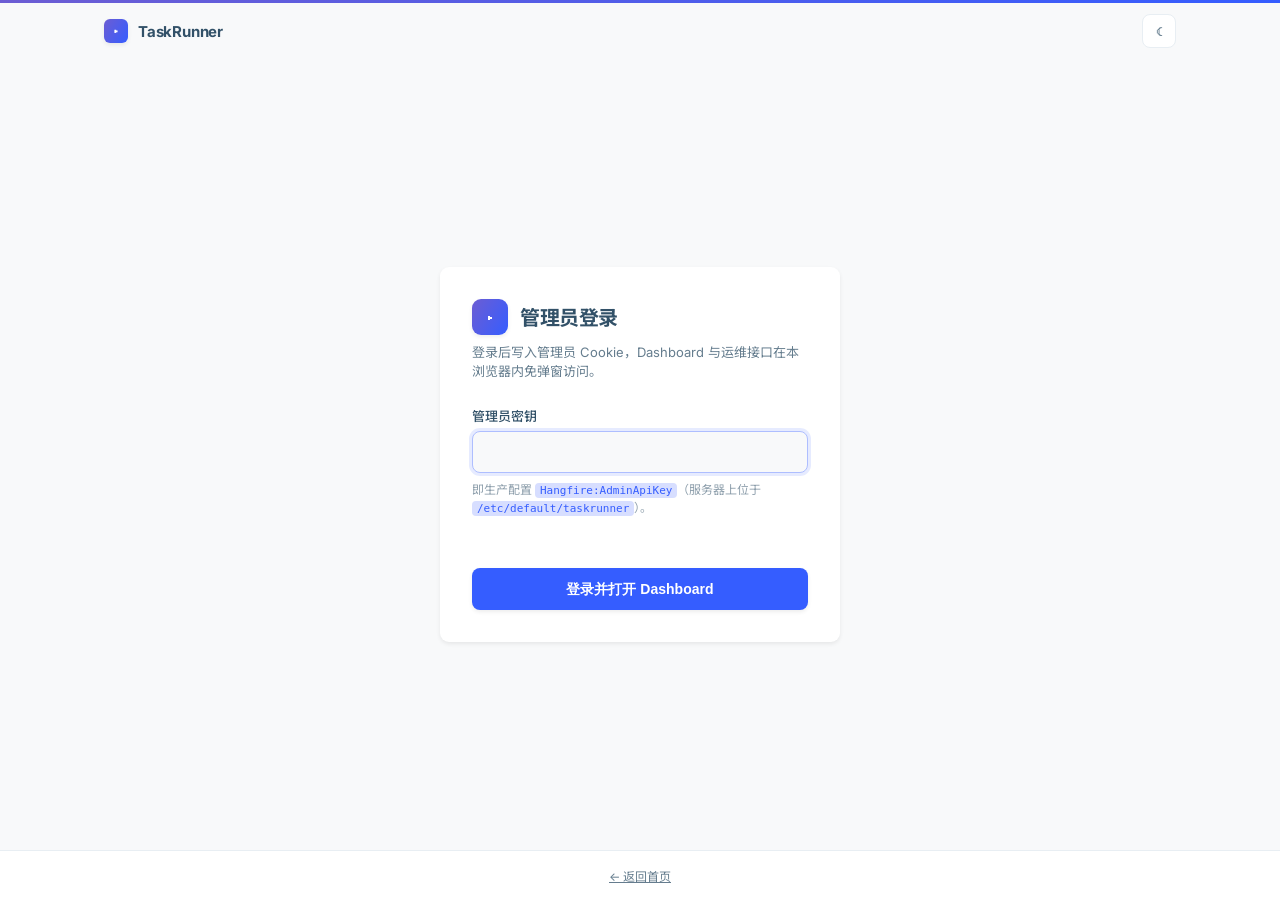
==== src/TaskRunner.Api/wwwroot/login.html @ f1bac554 "feat: 控制台双主题（LeptonX 亮 / Linear 暗）与管理员登录页 首页/登录页 token 按主题分组：亮色取 LeptonX 官方包变量（紫蓝品牌渐变），暗色复刻 Linear（#" ====
<!DOCTYPE html>
<html lang="zh-CN">
<head>
    <meta charset="utf-8" />
    <meta name="viewport" content="width=device-width, initial-scale=1" />
    <title>登录 — TaskRunner</title>
    <script>
        // 主题初始化须在样式应用前完成，避免闪烁
        document.documentElement.setAttribute(
            "data-theme",
            localStorage.getItem("tr-theme") === "dark" ? "dark" : "light");
    </script>
    <link rel="preconnect" href="https://fonts.googleapis.com" />
    <link rel="preconnect" href="https://fonts.gstatic.com" crossorigin />
    <link href="https://fonts.googleapis.com/css2?family=Inter:wght@400;500;600;700&family=Noto+Sans+SC:wght@400;500;700&display=swap" rel="stylesheet" />
    <style>
        /* 双主题 token（与首页一致）：
           light = LeptonX Light，dark = Linear */
        :root {
            --radius: 8px;
            --radius-lg: 9px;
        }

        html[data-theme="light"] {
            color-scheme: light;
            --body-bg: #f8f9fa;
            --card-bg: #ffffff;
            --border-color: #e8eef3;
            --hover-border: #aebeff;
            --body-color: #325168;
            --body-secondary-color: rgba(50, 81, 104, 0.75);
            --body-tertiary-color: rgba(50, 81, 104, 0.55);
            --primary: #355dff;
            --primary-hover: #2a4ae6;
            --primary-bg-subtle: #d7deff;
            --primary-border-subtle: #aebeff;
            --mark-bg: linear-gradient(120deg, #6c5dd3 0%, #355dff 100%);
            --brand-gradient: linear-gradient(120deg, #6c5dd3 0%, #355dff 100%);
            --chip-bg: #d7deff;
            --chip-ink: #355dff;
            --danger: #c00d49;
            --shadow-sm: 0 0.125rem 0.25rem rgba(0, 0, 0, 0.075);
            --shadow: 0 0.5rem 1rem rgba(0, 0, 0, 0.15);
            --focus-ring: rgba(53, 93, 255, 0.12);
            --foot-bg: #ffffff;
        }

        html[data-theme="dark"] {
            color-scheme: dark;
            --body-bg: #010102;
            --card-bg: #0f1011;
            --border-color: #23252a;
            --hover-border: #34343a;
            --body-color: #f7f8f8;
            --body-secondary-color: #d0d6e0;
            --body-tertiary-color: #8a8f98;
            --primary: #5e6ad2;
            --primary-hover: #828fff;
            --primary-bg-subtle: rgba(94, 106, 210, 0.16);
            --primary-border-subtle: rgba(94, 106, 210, 0.45);
            --mark-bg: #5e6ad2;
            --chip-bg: rgba(94, 106, 210, 0.16);
            --chip-ink: #828fff;
            --danger: #eb5757;
            --shadow-sm: none;
            --shadow: none;
            --focus-ring: rgba(94, 106, 210, 0.25);
            --foot-bg: #010102;
            --radius-lg: 12px;
        }

        * {
            box-sizing: border-box;
        }

        html {
            background: var(--body-bg);
        }

        body {
            margin: 0;
            min-height: 100vh;
            display: flex;
            flex-direction: column;
            background: var(--body-bg);
            color: var(--body-color);
            font-family: "Inter", -apple-system, "Segoe UI", "Noto Sans SC", "PingFang SC", "Microsoft YaHei", sans-serif;
            font-size: 14px;
            -webkit-font-smoothing: antialiased;
        }

        [hidden] {
            display: none !important;
        }

        :focus-visible {
            outline: 2px solid var(--primary-border-subtle);
            outline-offset: 2px;
        }

        .top-strip {
            height: 3px;
            background: var(--brand-gradient, transparent);
        }

        html[data-theme="dark"] .top-strip {
            display: none;
        }

        .container {
            width: 100%;
            max-width: 1120px;
            margin: 0 auto;
            padding: 0 24px;
        }

        .nav-inner {
            height: 56px;
            display: flex;
            align-items: center;
            gap: 12px;
        }

        .wordmark {
            display: inline-flex;
            align-items: center;
            gap: 10px;
            font-size: 15px;
            font-weight: 700;
            letter-spacing: -0.2px;
            color: var(--body-color);
            text-decoration: none;
        }

        .wordmark .mark {
            width: 24px;
            height: 24px;
            border-radius: 6px;
            background: var(--mark-bg);
            color: #fff;
            display: inline-flex;
            align-items: center;
            justify-content: center;
            font-size: 11px;
            box-shadow: var(--shadow-sm);
        }

        .nav-spacer {
            flex: 1;
        }

        .theme-toggle {
            width: 34px;
            height: 34px;
            display: inline-flex;
            align-items: center;
            justify-content: center;
            background: var(--card-bg);
            border: 1px solid var(--border-color);
            border-radius: var(--radius);
            color: var(--body-secondary-color);
            font-size: 14px;
            cursor: pointer;
            transition: border-color 0.15s ease, color 0.15s ease;
        }

            .theme-toggle:hover {
                border-color: var(--hover-border);
                color: var(--primary);
            }

        main {
            flex: 1;
            display: flex;
            align-items: center;
            justify-content: center;
            padding: 48px 24px;
        }

        .card {
            width: 100%;
            max-width: 400px;
            background: var(--card-bg);
            border-radius: var(--radius-lg);
            box-shadow: var(--shadow-sm);
            padding: 32px;
        }

        html[data-theme="dark"] .card {
            border: 1px solid var(--border-color);
        }

        .card .head {
            display: flex;
            align-items: center;
            gap: 12px;
            margin-bottom: 8px;
        }

        .card .head .mark {
            width: 36px;
            height: 36px;
            border-radius: 9px;
            background: var(--mark-bg);
            color: #fff;
            display: inline-flex;
            align-items: center;
            justify-content: center;
            font-size: 16px;
            box-shadow: var(--shadow-sm);
        }

        .card h1 {
            margin: 0;
            font-size: 20px;
            font-weight: 700;
            letter-spacing: -0.02em;
        }

        .card .sub {
            margin: 0 0 24px;
            font-size: 13px;
            line-height: 1.5;
            color: var(--body-secondary-color);
        }

        label {
            display: block;
            font-size: 13px;
            font-weight: 500;
            margin-bottom: 6px;
        }

        input[type="password"] {
            width: 100%;
            height: 42px;
            padding: 8px 12px;
            font: inherit;
            color: var(--body-color);
            background: var(--body-bg);
            border: 1px solid var(--border-color);
            border-radius: var(--radius);
            transition: border-color 0.15s ease;
        }

            input[type="password"]:focus {
                outline: none;
                border-color: var(--primary-border-subtle);
                box-shadow: 0 0 0 3px var(--focus-ring);
            }

        .field-hint {
            margin: 8px 0 0;
            font-size: 12px;
            line-height: 1.5;
            color: var(--body-tertiary-color);
        }

            .field-hint code {
                font-size: 11px;
                background: var(--chip-bg);
                border-radius: 4px;
                padding: 1px 5px;
                color: var(--chip-ink);
            }

        .error {
            margin: 12px 0 0;
            font-size: 13px;
            color: var(--danger);
            min-height: 1.4em;
        }

        .btn {
            width: 100%;
            display: inline-flex;
            align-items: center;
            justify-content: center;
            gap: 8px;
            margin-top: 20px;
            font-size: 14px;
            font-weight: 600;
            line-height: 1.2;
            padding: 10px 18px;
            border-radius: var(--radius);
            border: 1px solid transparent;
            background: var(--primary);
            color: #fff;
            box-shadow: var(--shadow-sm);
            cursor: pointer;
            min-height: 42px;
            transition: background 0.15s ease;
        }

            .btn:hover {
                background: var(--primary-hover);
            }

            .btn[disabled] {
                opacity: 0.65;
                cursor: not-allowed;
            }

        .foot {
            border-top: 1px solid var(--border-color);
            background: var(--foot-bg);
            padding: 16px 0;
            font-size: 12px;
            color: var(--body-tertiary-color);
            text-align: center;
        }

            .foot a {
                color: var(--body-secondary-color);
            }

                .foot a:hover {
                    color: var(--primary);
                }
    </style>
</head>
<body>
    <div class="top-strip"></div>
    <header>
        <div class="container nav-inner">
            <a class="wordmark" href="/"><span class="mark">▸</span>TaskRunner</a>
            <span class="nav-spacer"></span>
            <button class="theme-toggle" id="theme-toggle" type="button" aria-label="切换亮暗主题">☾</button>
        </div>
    </header>

    <main>
        <form class="card" id="login-form">
            <div class="head">
                <span class="mark">▸</span>
                <h1>管理员登录</h1>
            </div>
            <p class="sub">登录后写入管理员 Cookie，Dashboard 与运维接口在本浏览器内免弹窗访问。</p>
            <label for="api-key">管理员密钥</label>
            <input type="password" id="api-key" name="apiKey" autocomplete="current-password" autofocus required />
            <p class="field-hint">即生产配置 <code>Hangfire:AdminApiKey</code>（服务器上位于 <code>/etc/default/taskrunner</code>）。</p>
            <p class="error" id="error" aria-live="polite"></p>
            <button class="btn" type="submit" id="submit">登录并打开 Dashboard</button>
        </form>
    </main>

    <footer class="foot">
        <a href="/">← 返回首页</a>
    </footer>

    <script>
        (function () {
            const toggle = document.getElementById("theme-toggle");
            const syncIcon = () => {
                toggle.textContent = document.documentElement.getAttribute("data-theme") === "dark" ? "☀" : "☾";
            };
            toggle.addEventListener("click", () => {
                const next = document.documentElement.getAttribute("data-theme") === "dark" ? "light" : "dark";
                document.documentElement.setAttribute("data-theme", next);
                localStorage.setItem("tr-theme", next);
                syncIcon();
            });
            syncIcon();
        })();

        (function () {
            const form = document.getElementById("login-form");
            const input = document.getElementById("api-key");
            const button = document.getElementById("submit");
            const error = document.getElementById("error");

            form.addEventListener("submit", async (event) => {
                event.preventDefault();
                const apiKey = input.value.trim();
                if (!apiKey) {
                    error.textContent = "请输入管理员密钥。";
                    return;
                }
                button.disabled = true;
                button.textContent = "登录中…";
                error.textContent = "";
                try {
                    const res = await fetch("/api/auth/login", {
                        method: "POST",
                        headers: { "Content-Type": "application/json" },
                        body: JSON.stringify({ apiKey })
                    });
                    if (res.ok) {
                        location.href = "/taskrunner";
                        return;
                    }
                    error.textContent = res.status === 401 ? "密钥无效，请核对后重试。" : "登录失败（HTTP " + res.status + "）。";
                } catch (err) {
                    error.textContent = "网络错误：" + (err.message || "未知异常");
                } finally {
                    button.disabled = false;
                    button.textContent = "登录并打开 Dashboard";
                }
            });
        })();
    </script>
</body>
</html>
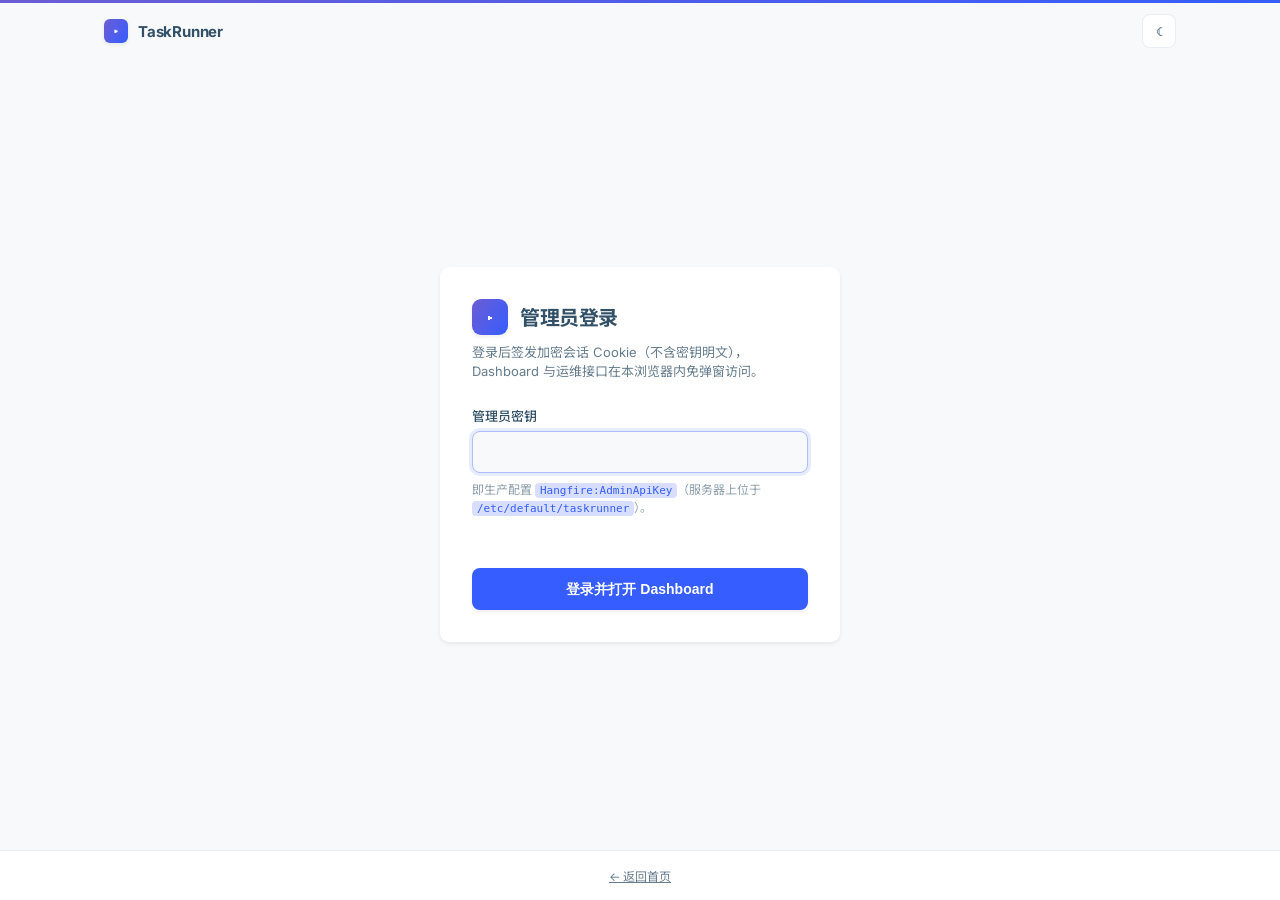
==== commit d001bd9c: "refactor: Cookie 会话鉴权、日志 BaseDirectory 与显式迁库脚本 登录不再把 ApiKey 写入 Cookie；Serilog 落到输出目录 logs；补 ef-datab" ====
--- a/src/TaskRunner.Api/wwwroot/login.html
+++ b/src/TaskRunner.Api/wwwroot/login.html
@@ -335,7 +335,7 @@
                 <span class="mark">▸</span>
                 <h1>管理员登录</h1>
             </div>
-            <p class="sub">登录后写入管理员 Cookie，Dashboard 与运维接口在本浏览器内免弹窗访问。</p>
+            <p class="sub">登录后签发加密会话 Cookie（不含密钥明文），Dashboard 与运维接口在本浏览器内免弹窗访问。</p>
             <label for="api-key">管理员密钥</label>
             <input type="password" id="api-key" name="apiKey" autocomplete="current-password" autofocus required />
             <p class="field-hint">即生产配置 <code>Hangfire:AdminApiKey</code>（服务器上位于 <code>/etc/default/taskrunner</code>）。</p>
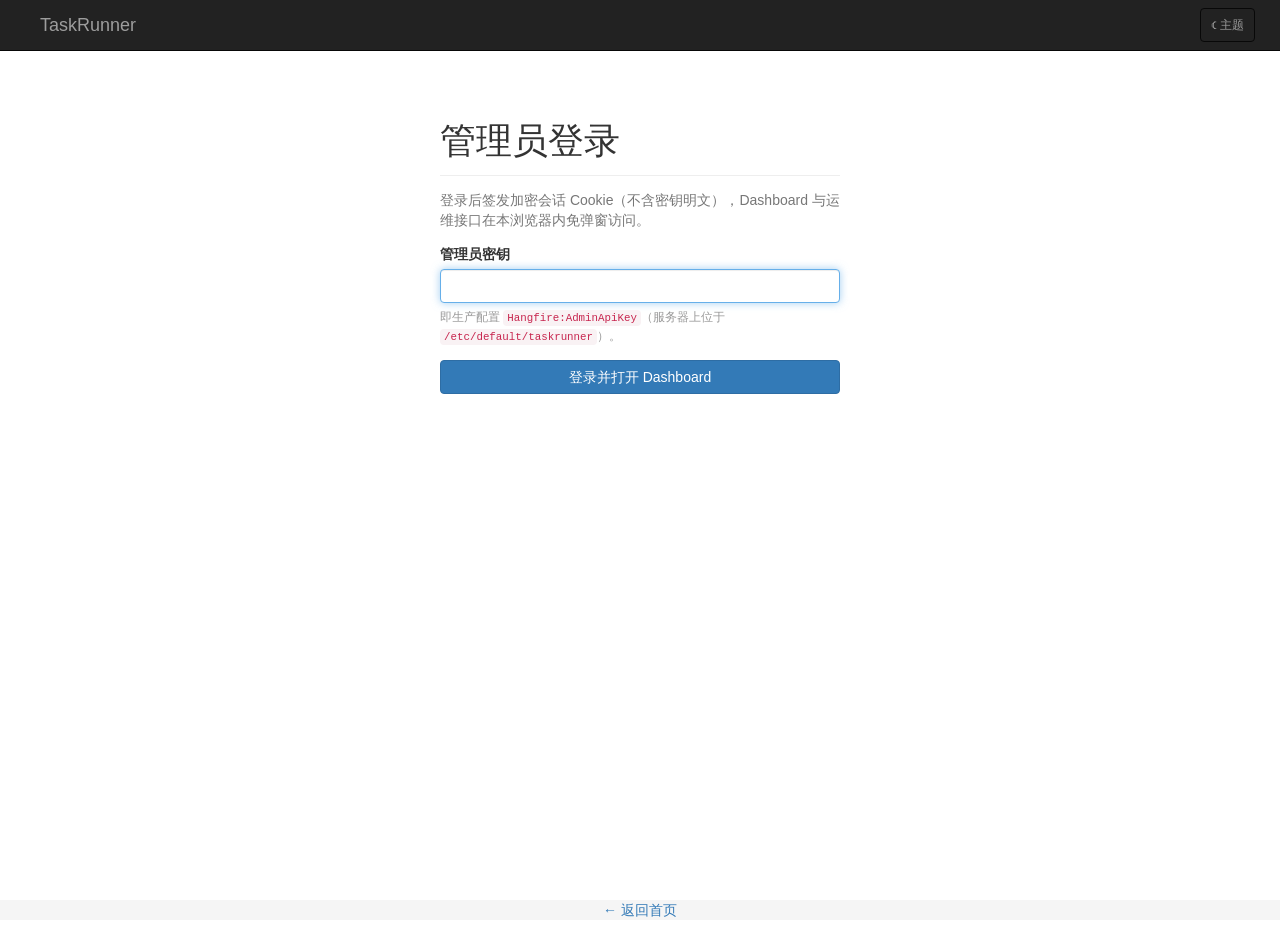
==== commit 6d4de563: "feat: 自定义页面（首页/运行台/登录）改为 Hangfire Dashboard 同款风格" ====
--- a/src/TaskRunner.Api/wwwroot/login.html
+++ b/src/TaskRunner.Api/wwwroot/login.html
@@ -10,349 +10,168 @@
             "data-theme",
             localStorage.getItem("tr-theme") === "dark" ? "dark" : "light");
     </script>
-    <link rel="preconnect" href="https://fonts.googleapis.com" />
-    <link rel="preconnect" href="https://fonts.gstatic.com" crossorigin />
-    <link href="https://fonts.googleapis.com/css2?family=Inter:wght@400;500;600;700&family=Noto+Sans+SC:wght@400;500;700&display=swap" rel="stylesheet" />
     <style>
-        /* 双主题 token（与首页一致）：
-           light = LeptonX Light，dark = Linear */
-        :root {
-            --radius: 8px;
-            --radius-lg: 9px;
-        }
+        /* 与 Hangfire Dashboard 同款（Bootstrap 3.3 + hangfire.css）：
+           light = Hangfire 经典（navbar #222 / 链接 #337ab7 / 成功 #5cb85c）
+           dark  = Hangfire 1.8 官方暗色（#22272e 画布 + #2d333b 浮层 + #4d4d4d 边线） */
+        :root { --radius: 4px; }
 
         html[data-theme="light"] {
             color-scheme: light;
-            --body-bg: #f8f9fa;
-            --card-bg: #ffffff;
-            --border-color: #e8eef3;
-            --hover-border: #aebeff;
-            --body-color: #325168;
-            --body-secondary-color: rgba(50, 81, 104, 0.75);
-            --body-tertiary-color: rgba(50, 81, 104, 0.55);
-            --primary: #355dff;
-            --primary-hover: #2a4ae6;
-            --primary-bg-subtle: #d7deff;
-            --primary-border-subtle: #aebeff;
-            --mark-bg: linear-gradient(120deg, #6c5dd3 0%, #355dff 100%);
-            --brand-gradient: linear-gradient(120deg, #6c5dd3 0%, #355dff 100%);
-            --chip-bg: #d7deff;
-            --chip-ink: #355dff;
-            --danger: #c00d49;
-            --shadow-sm: 0 0.125rem 0.25rem rgba(0, 0, 0, 0.075);
-            --shadow: 0 0.5rem 1rem rgba(0, 0, 0, 0.15);
-            --focus-ring: rgba(53, 93, 255, 0.12);
-            --foot-bg: #ffffff;
+            --body-bg: #fff; --text: #333; --text-secondary: #777; --text-muted: #999;
+            --border: #ddd; --border-light: #eee;
+            --link: #337ab7; --link-hover: #23527c;
+            --navbar-bg: #222; --navbar-border: #080808;
+            --navbar-ink: #9d9d9d; --navbar-ink-hover: #fff; --navbar-active-bg: #080808;
+            --btn-bg: #fff; --btn-border: #ccc; --btn-ink: #333;
+            --btn-hover-bg: #e6e6e6; --btn-hover-border: #adadad;
+            --input-bg: #fff; --input-ink: #555; --input-border: #ccc;
+            --input-focus-border: #66afe9; --input-focus-ring: rgba(102, 175, 233, 0.6);
+            --alert-danger-bg: #f2dede; --alert-danger-border: #ebccd1; --alert-danger-ink: #a94442;
+            --footer-bg: #f5f5f5; --code-bg: #f9f2f4; --code-ink: #c7254e;
         }
 
         html[data-theme="dark"] {
             color-scheme: dark;
-            --body-bg: #010102;
-            --card-bg: #0f1011;
-            --border-color: #23252a;
-            --hover-border: #34343a;
-            --body-color: #f7f8f8;
-            --body-secondary-color: #d0d6e0;
-            --body-tertiary-color: #8a8f98;
-            --primary: #5e6ad2;
-            --primary-hover: #828fff;
-            --primary-bg-subtle: rgba(94, 106, 210, 0.16);
-            --primary-border-subtle: rgba(94, 106, 210, 0.45);
-            --mark-bg: #5e6ad2;
-            --chip-bg: rgba(94, 106, 210, 0.16);
-            --chip-ink: #828fff;
-            --danger: #eb5757;
-            --shadow-sm: none;
-            --shadow: none;
-            --focus-ring: rgba(94, 106, 210, 0.25);
-            --foot-bg: #010102;
-            --radius-lg: 12px;
-        }
-
-        * {
-            box-sizing: border-box;
-        }
-
-        html {
-            background: var(--body-bg);
-        }
+            --body-bg: #22272e; --text: #adbac7; --text-secondary: rgba(255, 255, 255, 0.6); --text-muted: rgba(255, 255, 255, 0.45);
+            --border: #4d4d4d; --border-light: #4d4d4d;
+            --link: #539bf5; --link-hover: #539bf5;
+            --navbar-bg: #2d333b; --navbar-border: transparent;
+            --navbar-ink: rgba(255, 255, 255, 0.6); --navbar-ink-hover: #fff; --navbar-active-bg: #373e47;
+            --btn-bg: #2d333b; --btn-border: #4d4d4d; --btn-ink: rgba(255, 255, 255, 0.9);
+            --btn-hover-bg: #373e47; --btn-hover-border: #4d4d4d;
+            --input-bg: #22272e; --input-ink: #adbac7; --input-border: #4d4d4d;
+            --input-focus-border: #539bf5; --input-focus-ring: rgba(83, 155, 245, 0.35);
+            --alert-danger-bg: rgba(215, 58, 74, 0.1); --alert-danger-border: rgba(235, 156, 166, 0.3); --alert-danger-ink: rgb(235, 156, 166);
+            --footer-bg: #2d333b; --code-bg: #2d333b; --code-ink: #f97583;
+        }
+
+        * { box-sizing: border-box; }
+
+        html, body { height: 100%; }
 
         body {
-            margin: 0;
-            min-height: 100vh;
-            display: flex;
-            flex-direction: column;
-            background: var(--body-bg);
-            color: var(--body-color);
-            font-family: "Inter", -apple-system, "Segoe UI", "Noto Sans SC", "PingFang SC", "Microsoft YaHei", sans-serif;
-            font-size: 14px;
-            -webkit-font-smoothing: antialiased;
-        }
-
-        [hidden] {
-            display: none !important;
-        }
-
-        :focus-visible {
-            outline: 2px solid var(--primary-border-subtle);
-            outline-offset: 2px;
-        }
-
-        .top-strip {
-            height: 3px;
-            background: var(--brand-gradient, transparent);
-        }
-
-        html[data-theme="dark"] .top-strip {
-            display: none;
-        }
-
-        .container {
-            width: 100%;
-            max-width: 1120px;
-            margin: 0 auto;
-            padding: 0 24px;
-        }
-
-        .nav-inner {
-            height: 56px;
-            display: flex;
-            align-items: center;
-            gap: 12px;
-        }
-
-        .wordmark {
-            display: inline-flex;
-            align-items: center;
-            gap: 10px;
-            font-size: 15px;
-            font-weight: 700;
-            letter-spacing: -0.2px;
-            color: var(--body-color);
-            text-decoration: none;
-        }
-
-        .wordmark .mark {
-            width: 24px;
-            height: 24px;
-            border-radius: 6px;
-            background: var(--mark-bg);
-            color: #fff;
-            display: inline-flex;
-            align-items: center;
-            justify-content: center;
-            font-size: 11px;
-            box-shadow: var(--shadow-sm);
-        }
-
-        .nav-spacer {
-            flex: 1;
-        }
-
+            margin: 0; padding-top: 75px;
+            background: var(--body-bg); color: var(--text);
+            font-family: "Helvetica Neue", Helvetica, Arial, "PingFang SC", "Microsoft YaHei", "Noto Sans SC", sans-serif;
+            font-size: 14px; line-height: 1.42857143;
+        }
+
+        a { color: var(--link); text-decoration: none; }
+        a:hover { color: var(--link-hover); text-decoration: underline; }
+
+        code {
+            padding: 2px 4px; font-size: 90%; color: var(--code-ink);
+            background-color: var(--code-bg); border-radius: var(--radius);
+            font-family: Menlo, Monaco, Consolas, "Courier New", monospace;
+        }
+
+        .container { padding-left: 25px; padding-right: 25px; }
+        #wrap { min-height: 100%; height: auto; margin: 0 auto -60px; padding: 0 0 60px; }
+        #footer { background-color: var(--footer-bg); }
+        .credit { margin: 20px 0; word-break: break-word; color: var(--text-secondary); text-align: center; }
+
+        /* 顶栏 */
+        .navbar { min-height: 50px; border: 1px solid transparent; }
+        .navbar-fixed-top { position: fixed; top: 0; left: 0; right: 0; z-index: 1030; border-width: 0 0 1px; }
+        .navbar-inverse { background-color: var(--navbar-bg); border-color: var(--navbar-border); }
+        .navbar .container { display: flex; align-items: center; }
+        .navbar-header { flex: none; }
+        .navbar-brand {
+            display: block; height: 50px; padding: 15px; font-size: 18px; line-height: 20px;
+            color: var(--navbar-ink);
+        }
+        .navbar-brand:hover { color: var(--navbar-ink-hover); text-decoration: none; }
         .theme-toggle {
-            width: 34px;
-            height: 34px;
-            display: inline-flex;
-            align-items: center;
-            justify-content: center;
-            background: var(--card-bg);
-            border: 1px solid var(--border-color);
-            border-radius: var(--radius);
-            color: var(--body-secondary-color);
-            font-size: 14px;
-            cursor: pointer;
-            transition: border-color 0.15s ease, color 0.15s ease;
-        }
-
-            .theme-toggle:hover {
-                border-color: var(--hover-border);
-                color: var(--primary);
-            }
-
-        main {
-            flex: 1;
-            display: flex;
-            align-items: center;
-            justify-content: center;
-            padding: 48px 24px;
-        }
-
-        .card {
-            width: 100%;
-            max-width: 400px;
-            background: var(--card-bg);
-            border-radius: var(--radius-lg);
-            box-shadow: var(--shadow-sm);
-            padding: 32px;
-        }
-
-        html[data-theme="dark"] .card {
-            border: 1px solid var(--border-color);
-        }
-
-        .card .head {
-            display: flex;
-            align-items: center;
-            gap: 12px;
-            margin-bottom: 8px;
-        }
-
-        .card .head .mark {
-            width: 36px;
-            height: 36px;
-            border-radius: 9px;
-            background: var(--mark-bg);
-            color: #fff;
-            display: inline-flex;
-            align-items: center;
-            justify-content: center;
-            font-size: 16px;
-            box-shadow: var(--shadow-sm);
-        }
-
-        .card h1 {
-            margin: 0;
-            font-size: 20px;
-            font-weight: 700;
-            letter-spacing: -0.02em;
-        }
-
-        .card .sub {
-            margin: 0 0 24px;
-            font-size: 13px;
-            line-height: 1.5;
-            color: var(--body-secondary-color);
-        }
-
-        label {
-            display: block;
-            font-size: 13px;
-            font-weight: 500;
-            margin-bottom: 6px;
-        }
-
-        input[type="password"] {
-            width: 100%;
-            height: 42px;
-            padding: 8px 12px;
-            font: inherit;
-            color: var(--body-color);
-            background: var(--body-bg);
-            border: 1px solid var(--border-color);
-            border-radius: var(--radius);
-            transition: border-color 0.15s ease;
-        }
-
-            input[type="password"]:focus {
-                outline: none;
-                border-color: var(--primary-border-subtle);
-                box-shadow: 0 0 0 3px var(--focus-ring);
-            }
-
-        .field-hint {
-            margin: 8px 0 0;
-            font-size: 12px;
-            line-height: 1.5;
-            color: var(--body-tertiary-color);
-        }
-
-            .field-hint code {
-                font-size: 11px;
-                background: var(--chip-bg);
-                border-radius: 4px;
-                padding: 1px 5px;
-                color: var(--chip-ink);
-            }
-
-        .error {
-            margin: 12px 0 0;
-            font-size: 13px;
-            color: var(--danger);
-            min-height: 1.4em;
-        }
+            flex: none; height: 34px; margin: 8px 0 8px auto; padding: 5px 10px;
+            background: transparent; border: 1px solid var(--navbar-border);
+            border-radius: var(--radius); color: var(--navbar-ink);
+            font-size: 12px; cursor: pointer; font-family: inherit;
+        }
+        .theme-toggle:hover { color: var(--navbar-ink-hover); }
+
+        .page-header { padding-bottom: 9px; margin: 20px 0 10px; border-bottom: 1px solid var(--border-light); }
+        .page-header h1 {
+            margin: 0; font-size: 36px; font-weight: 500; overflow: hidden;
+            white-space: nowrap; text-overflow: ellipsis;
+        }
+
+        .form-group { margin-bottom: 15px; }
+        label { display: inline-block; margin-bottom: 5px; font-weight: 700; }
+        .form-control {
+            display: block; width: 100%; padding: 6px 12px; font-size: 14px; line-height: 1.42857143;
+            color: var(--input-ink); background-color: var(--input-bg);
+            border: 1px solid var(--input-border); border-radius: var(--radius);
+            box-shadow: inset 0 1px 1px rgba(0, 0, 0, 0.075); font-family: inherit;
+        }
+        .form-control:focus {
+            border-color: var(--input-focus-border); outline: 0;
+            box-shadow: inset 0 1px 1px rgba(0, 0, 0, 0.075), 0 0 8px var(--input-focus-ring);
+        }
+
+        .help-block { display: block; margin: 5px 0 0; color: var(--text-muted); font-size: 12px; line-height: 1.5; }
+
+        .alert { padding: 15px; margin-bottom: 20px; border: 1px solid transparent; border-radius: var(--radius); }
+        .alert-danger { color: var(--alert-danger-ink); background-color: var(--alert-danger-bg); border-color: var(--alert-danger-border); }
 
         .btn {
-            width: 100%;
-            display: inline-flex;
-            align-items: center;
-            justify-content: center;
-            gap: 8px;
-            margin-top: 20px;
-            font-size: 14px;
-            font-weight: 600;
-            line-height: 1.2;
-            padding: 10px 18px;
-            border-radius: var(--radius);
-            border: 1px solid transparent;
-            background: var(--primary);
-            color: #fff;
-            box-shadow: var(--shadow-sm);
-            cursor: pointer;
-            min-height: 42px;
-            transition: background 0.15s ease;
-        }
-
-            .btn:hover {
-                background: var(--primary-hover);
-            }
-
-            .btn[disabled] {
-                opacity: 0.65;
-                cursor: not-allowed;
-            }
-
-        .foot {
-            border-top: 1px solid var(--border-color);
-            background: var(--foot-bg);
-            padding: 16px 0;
-            font-size: 12px;
-            color: var(--body-tertiary-color);
-            text-align: center;
-        }
-
-            .foot a {
-                color: var(--body-secondary-color);
-            }
-
-                .foot a:hover {
-                    color: var(--primary);
-                }
+            display: inline-block; padding: 6px 12px; font-size: 14px; font-weight: 400;
+            line-height: 1.42857143; text-align: center; white-space: nowrap; vertical-align: middle;
+            cursor: pointer; user-select: none; border: 1px solid transparent; border-radius: var(--radius);
+            font-family: inherit; text-decoration: none;
+        }
+        .btn-primary { color: #fff; background-color: #337ab7; border-color: #2e6da4; }
+        .btn-primary:hover { color: #fff; filter: brightness(0.92); }
+        .btn-block { display: block; width: 100%; }
+        .btn[disabled] { opacity: 0.65; cursor: not-allowed; }
+
+        .login-box { max-width: 400px; margin: 40px auto 0; }
     </style>
 </head>
 <body>
-    <div class="top-strip"></div>
-    <header>
-        <div class="container nav-inner">
-            <a class="wordmark" href="/"><span class="mark">▸</span>TaskRunner</a>
-            <span class="nav-spacer"></span>
-            <button class="theme-toggle" id="theme-toggle" type="button" aria-label="切换亮暗主题">☾</button>
+    <div id="wrap">
+        <div class="navbar navbar-inverse navbar-fixed-top">
+            <div class="container">
+                <div class="navbar-header">
+                    <a class="navbar-brand" href="/">TaskRunner</a>
+                </div>
+                <button class="theme-toggle" id="theme-toggle" type="button" aria-label="切换亮暗主题">☾ 主题</button>
+            </div>
         </div>
-    </header>
-
-    <main>
-        <form class="card" id="login-form">
-            <div class="head">
-                <span class="mark">▸</span>
-                <h1>管理员登录</h1>
+
+        <div class="container">
+            <div class="login-box">
+                <div class="page-header">
+                    <h1>管理员登录</h1>
+                </div>
+                <p style="color:var(--text-secondary)">
+                    登录后签发加密会话 Cookie（不含密钥明文），Dashboard 与运维接口在本浏览器内免弹窗访问。
+                </p>
+
+                <form id="login-form">
+                    <div class="form-group">
+                        <label for="api-key">管理员密钥</label>
+                        <input type="password" id="api-key" name="apiKey" class="form-control" autocomplete="current-password" autofocus required />
+                        <span class="help-block">即生产配置 <code>Hangfire:AdminApiKey</code>（服务器上位于 <code>/etc/default/taskrunner</code>）。</span>
+                    </div>
+                    <p class="alert alert-danger" id="error" aria-live="polite" hidden></p>
+                    <button class="btn btn-primary btn-block" type="submit" id="submit">登录并打开 Dashboard</button>
+                </form>
             </div>
-            <p class="sub">登录后签发加密会话 Cookie（不含密钥明文），Dashboard 与运维接口在本浏览器内免弹窗访问。</p>
-            <label for="api-key">管理员密钥</label>
-            <input type="password" id="api-key" name="apiKey" autocomplete="current-password" autofocus required />
-            <p class="field-hint">即生产配置 <code>Hangfire:AdminApiKey</code>（服务器上位于 <code>/etc/default/taskrunner</code>）。</p>
-            <p class="error" id="error" aria-live="polite"></p>
-            <button class="btn" type="submit" id="submit">登录并打开 Dashboard</button>
-        </form>
-    </main>
-
-    <footer class="foot">
-        <a href="/">← 返回首页</a>
-    </footer>
+        </div>
+    </div>
+
+    <div id="footer">
+        <div class="container">
+            <div class="credit"><a href="/">← 返回首页</a></div>
+        </div>
+    </div>
 
     <script>
         (function () {
             const toggle = document.getElementById("theme-toggle");
             const syncIcon = () => {
-                toggle.textContent = document.documentElement.getAttribute("data-theme") === "dark" ? "☀" : "☾";
+                toggle.textContent = document.documentElement.getAttribute("data-theme") === "dark" ? "☀ 主题" : "☾ 主题";
             };
             toggle.addEventListener("click", () => {
                 const next = document.documentElement.getAttribute("data-theme") === "dark" ? "light" : "dark";
@@ -369,16 +188,21 @@
             const button = document.getElementById("submit");
             const error = document.getElementById("error");
 
+            function showError(text) {
+                error.textContent = text;
+                error.hidden = !text;
+            }
+
             form.addEventListener("submit", async (event) => {
                 event.preventDefault();
                 const apiKey = input.value.trim();
                 if (!apiKey) {
-                    error.textContent = "请输入管理员密钥。";
+                    showError("请输入管理员密钥。");
                     return;
                 }
                 button.disabled = true;
                 button.textContent = "登录中…";
-                error.textContent = "";
+                showError("");
                 try {
                     const res = await fetch("/api/auth/login", {
                         method: "POST",
@@ -389,9 +213,9 @@
                         location.href = "/taskrunner";
                         return;
                     }
-                    error.textContent = res.status === 401 ? "密钥无效，请核对后重试。" : "登录失败（HTTP " + res.status + "）。";
+                    showError(res.status === 401 ? "密钥无效，请核对后重试。" : "登录失败（HTTP " + res.status + "）。");
                 } catch (err) {
-                    error.textContent = "网络错误：" + (err.message || "未知异常");
+                    showError("网络错误：" + (err.message || "未知异常"));
                 } finally {
                     button.disabled = false;
                     button.textContent = "登录并打开 Dashboard";
